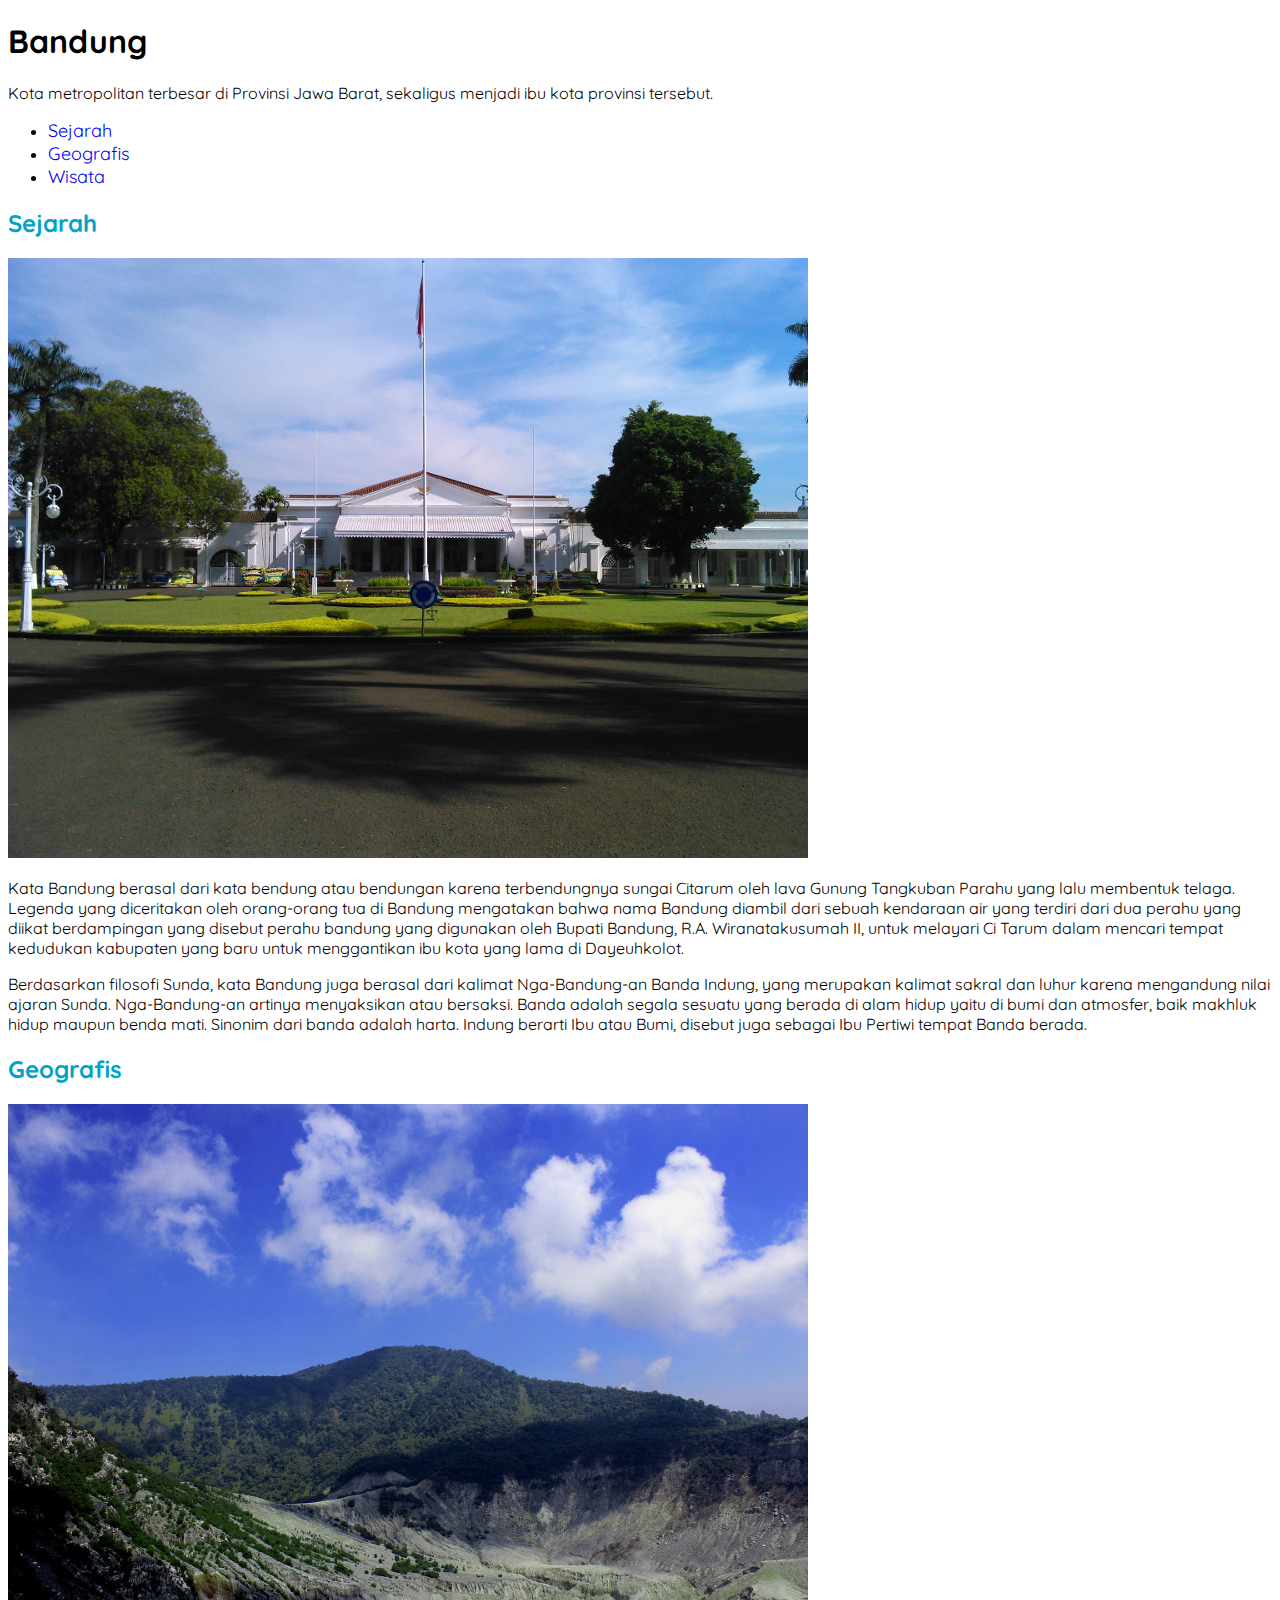
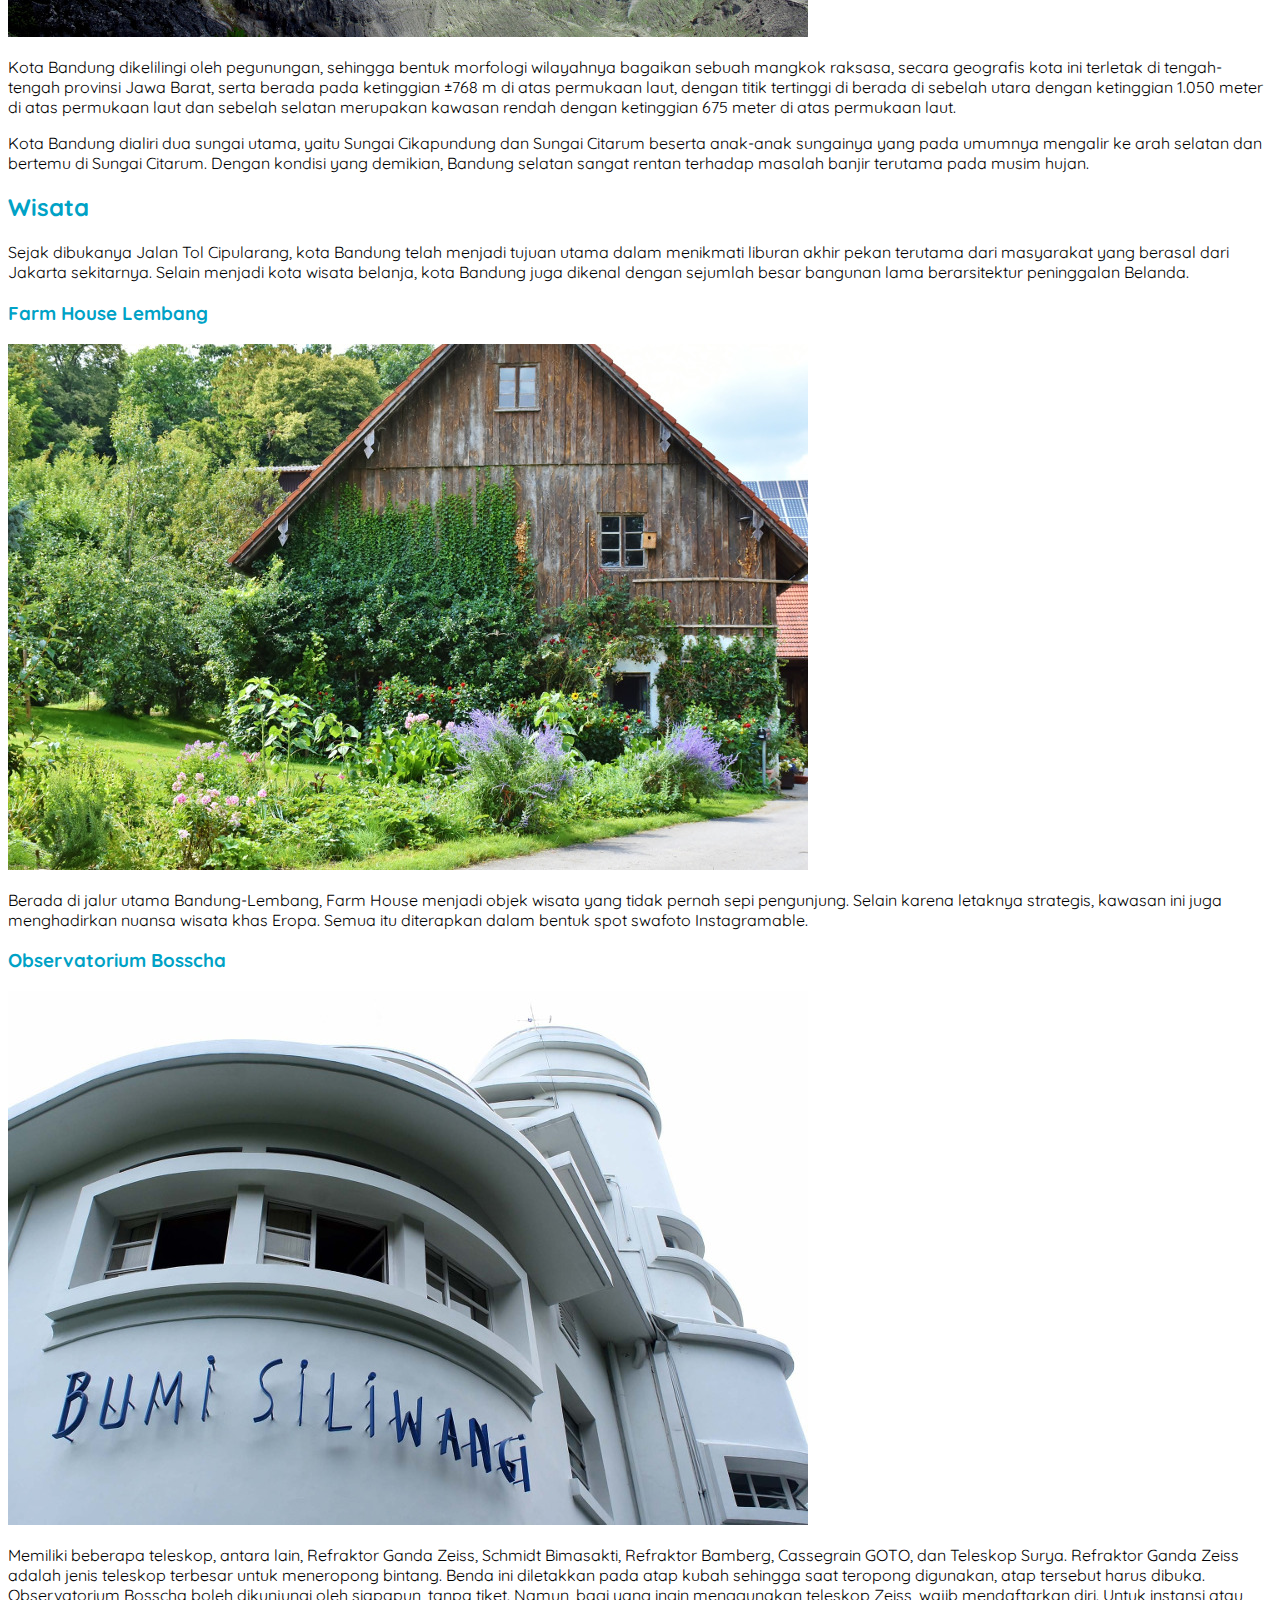
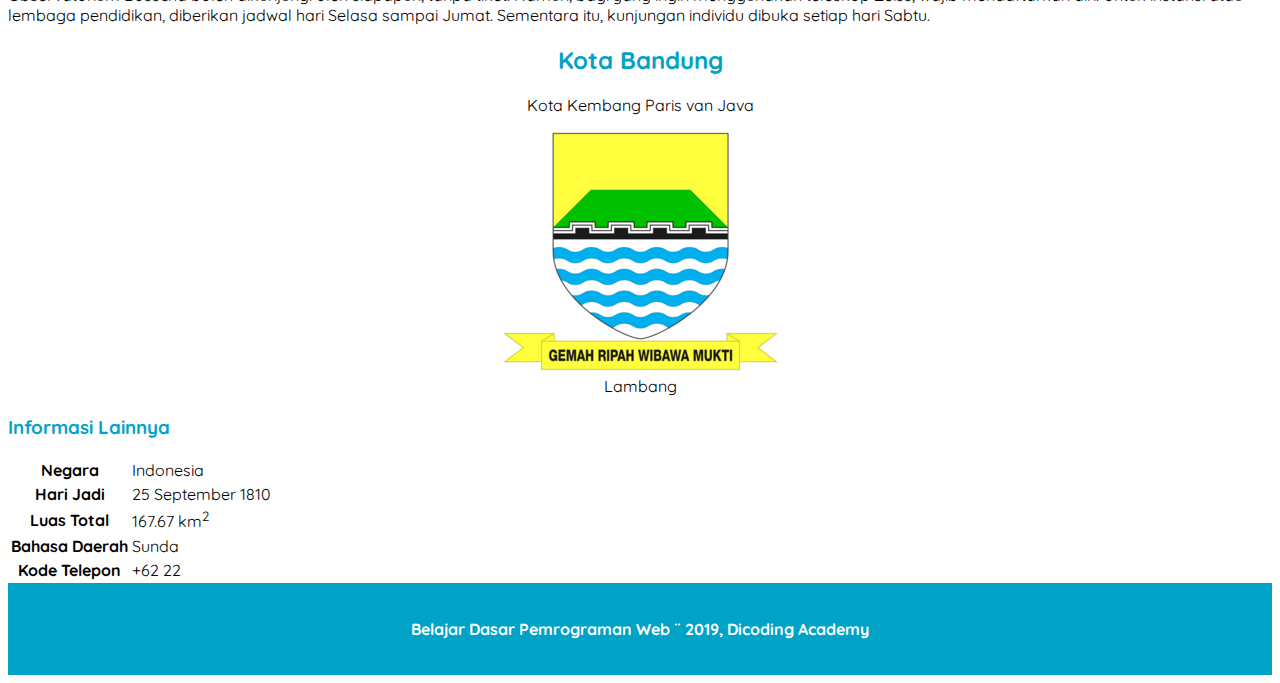
==== halaman-profil-bandung/index.html @ a169ac79 "first commit" ====
<!DOCTYPE html>
<html>
  <head>
    <meta charset="utf-8" />
    <title>Halaman Profil Bandung</title>
    <link rel="stylesheet" href="assets/styles/style.css">

    <!-- google fonts -->
    <link rel="preconnect" href="https://fonts.googleapis.com">
    <link rel="preconnect" href="https://fonts.gstatic.com" crossorigin>
    <link href="https://fonts.googleapis.com/css2?family=Quicksand:wght@400;700&display=swap" rel="stylesheet">
  </head>

  <body>
    <header>
      <h1>Bandung</h1>
      <p>
        Kota metropolitan terbesar di Provinsi Jawa Barat, sekaligus menjadi ibu
        kota provinsi tersebut.
      </p>
      <nav>
        <ul>
          <li>
            <a href="#sejarah">Sejarah</a>
          </li>
          <li>
            <a href="#geografis">Geografis</a>
          </li>
          <li>
            <a href="#wisata">Wisata</a>
          </li>
        </ul>
      </nav>
    </header>

    <main>
      <div id="content">
        <article id="sejarah">
          <h2>Sejarah</h2>
          <img src="assets/image/history.jpg" alt="sejarah" />
          <p>
            Kata Bandung berasal dari kata bendung atau bendungan karena
            terbendungnya sungai Citarum oleh lava Gunung Tangkuban Parahu yang
            lalu membentuk telaga. Legenda yang diceritakan oleh orang-orang tua
            di Bandung mengatakan bahwa nama Bandung diambil dari sebuah
            kendaraan air yang terdiri dari dua perahu yang diikat berdampingan
            yang disebut perahu bandung yang digunakan oleh Bupati Bandung, R.A.
            Wiranatakusumah II, untuk melayari Ci Tarum dalam mencari tempat
            kedudukan kabupaten yang baru untuk menggantikan ibu kota yang lama
            di Dayeuhkolot.
          </p>

          <p>
            Berdasarkan filosofi Sunda, kata Bandung juga berasal dari kalimat
            Nga-Bandung-an Banda Indung, yang merupakan kalimat sakral dan luhur
            karena mengandung nilai ajaran Sunda. Nga-Bandung-an artinya
            menyaksikan atau bersaksi. Banda adalah segala sesuatu yang berada
            di alam hidup yaitu di bumi dan atmosfer, baik makhluk hidup maupun
            benda mati. Sinonim dari banda adalah harta. Indung berarti Ibu atau
            Bumi, disebut juga sebagai Ibu Pertiwi tempat Banda berada.
          </p>
        </article>
        <article id="geografis">
          <h2>Geografis</h2>
          <img src="assets/image/geografis.jpg" alt="geografis" />
          <p>
            Kota Bandung dikelilingi oleh pegunungan, sehingga bentuk morfologi
            wilayahnya bagaikan sebuah mangkok raksasa, secara geografis kota
            ini terletak di tengah-tengah provinsi Jawa Barat, serta berada pada
            ketinggian ±768 m di atas permukaan laut, dengan titik tertinggi di
            berada di sebelah utara dengan ketinggian 1.050 meter di atas
            permukaan laut dan sebelah selatan merupakan kawasan rendah dengan
            ketinggian 675 meter di atas permukaan laut.
          </p>

          <p>
            Kota Bandung dialiri dua sungai utama, yaitu Sungai Cikapundung dan
            Sungai Citarum beserta anak-anak sungainya yang pada umumnya
            mengalir ke arah selatan dan bertemu di Sungai Citarum. Dengan
            kondisi yang demikian, Bandung selatan sangat rentan terhadap
            masalah banjir terutama pada musim hujan.
          </p>
        </article>
        <article id="wisata">
          <h2>Wisata</h2>
          <p>
            Sejak dibukanya Jalan Tol Cipularang, kota Bandung telah menjadi
            tujuan utama dalam menikmati liburan akhir pekan terutama dari
            masyarakat yang berasal dari Jakarta sekitarnya. Selain menjadi kota
            wisata belanja, kota Bandung juga dikenal dengan sejumlah besar
            bangunan lama berarsitektur peninggalan Belanda.
          </p>
          <section>
            <h3>Farm House Lembang</h3>
            <img src="assets/image/farm-house.jpg" alt="farm-house" />
            <p>
              Berada di jalur utama Bandung-Lembang, Farm House menjadi objek
              wisata yang tidak pernah sepi pengunjung. Selain karena letaknya
              strategis, kawasan ini juga menghadirkan nuansa wisata khas Eropa.
              Semua itu diterapkan dalam bentuk spot swafoto Instagramable.
            </p>
          </section>
          <section>
            <h3>Observatorium Bosscha</h3>
            <img src="assets/image/bosscha.jpg" alt="bosscha" />
            <p>
              Memiliki beberapa teleskop, antara lain, Refraktor Ganda Zeiss,
              Schmidt Bimasakti, Refraktor Bamberg, Cassegrain GOTO, dan
              Teleskop Surya. Refraktor Ganda Zeiss adalah jenis teleskop
              terbesar untuk meneropong bintang. Benda ini diletakkan pada atap
              kubah sehingga saat teropong digunakan, atap tersebut harus
              dibuka. Observatorium Bosscha boleh dikunjungi oleh siapapun,
              tanpa tiket. Namun, bagi yang ingin menggunakan teleskop Zeiss,
              wajib mendaftarkan diri. Untuk instansi atau lembaga pendidikan,
              diberikan jadwal hari Selasa sampai Jumat. Sementara itu,
              kunjungan individu dibuka setiap hari Sabtu.
            </p>
          </section>
        </article>
      </div>

      <aside>
        <article class="profile">
          <header>
            <h2>Kota Bandung</h2>
            <p>Kota Kembang Paris van Java</p>
            <figure>
              <img src="assets/image/Bandung-badge.png" alt="" />
              <figcaption>Lambang</figcaption>
            </figure>
          </header>
          <section>
            <h3>Informasi Lainnya</h3>

            <table>
              <tr>
                <th>Negara</th>
                <td>Indonesia</td>
              </tr>

              <tr>
                <th>Hari Jadi</th>
                <td>25 September 1810</td>
              </tr>

              <tr>
                <th>Luas Total</th>
                <td>167.67 km<sup>2</sup></td>
              </tr>

              <tr>
                <th>Bahasa Daerah</th>
                <td>Sunda</td>
              </tr>

              <tr>
                <th>Kode Telepon</th>
                <td>+62 22</td>
              </tr>
            </table>
          </section>
        </article>
      </aside>
    </main>
    <footer>
      <p>Belajar Dasar Pemrograman Web &#168; 2019, Dicoding Academy</p>
    </footer>
  </body>
</html>
---- halaman-profil-bandung/assets/styles/style.css ----
@import url("https://fonts.googleapis.com/css2?family=Quicksand:wght@400;700&display=swap");

body {
  font-family: "Quicksand", sans-serif;
}

h2,
h3 {
  color: #00a2c6;
}

footer {
  padding: 20px;
  color: white;
  background-color: #00a2c6;
  text-align: center;
  font-weight: bold;
}

nav a {
  font-size: 18px;
  font-weight: 400;
  text-decoration: none;
}

nav a:hover {
  font-weight: bold;
}

.profile header{
  text-align: center;
}
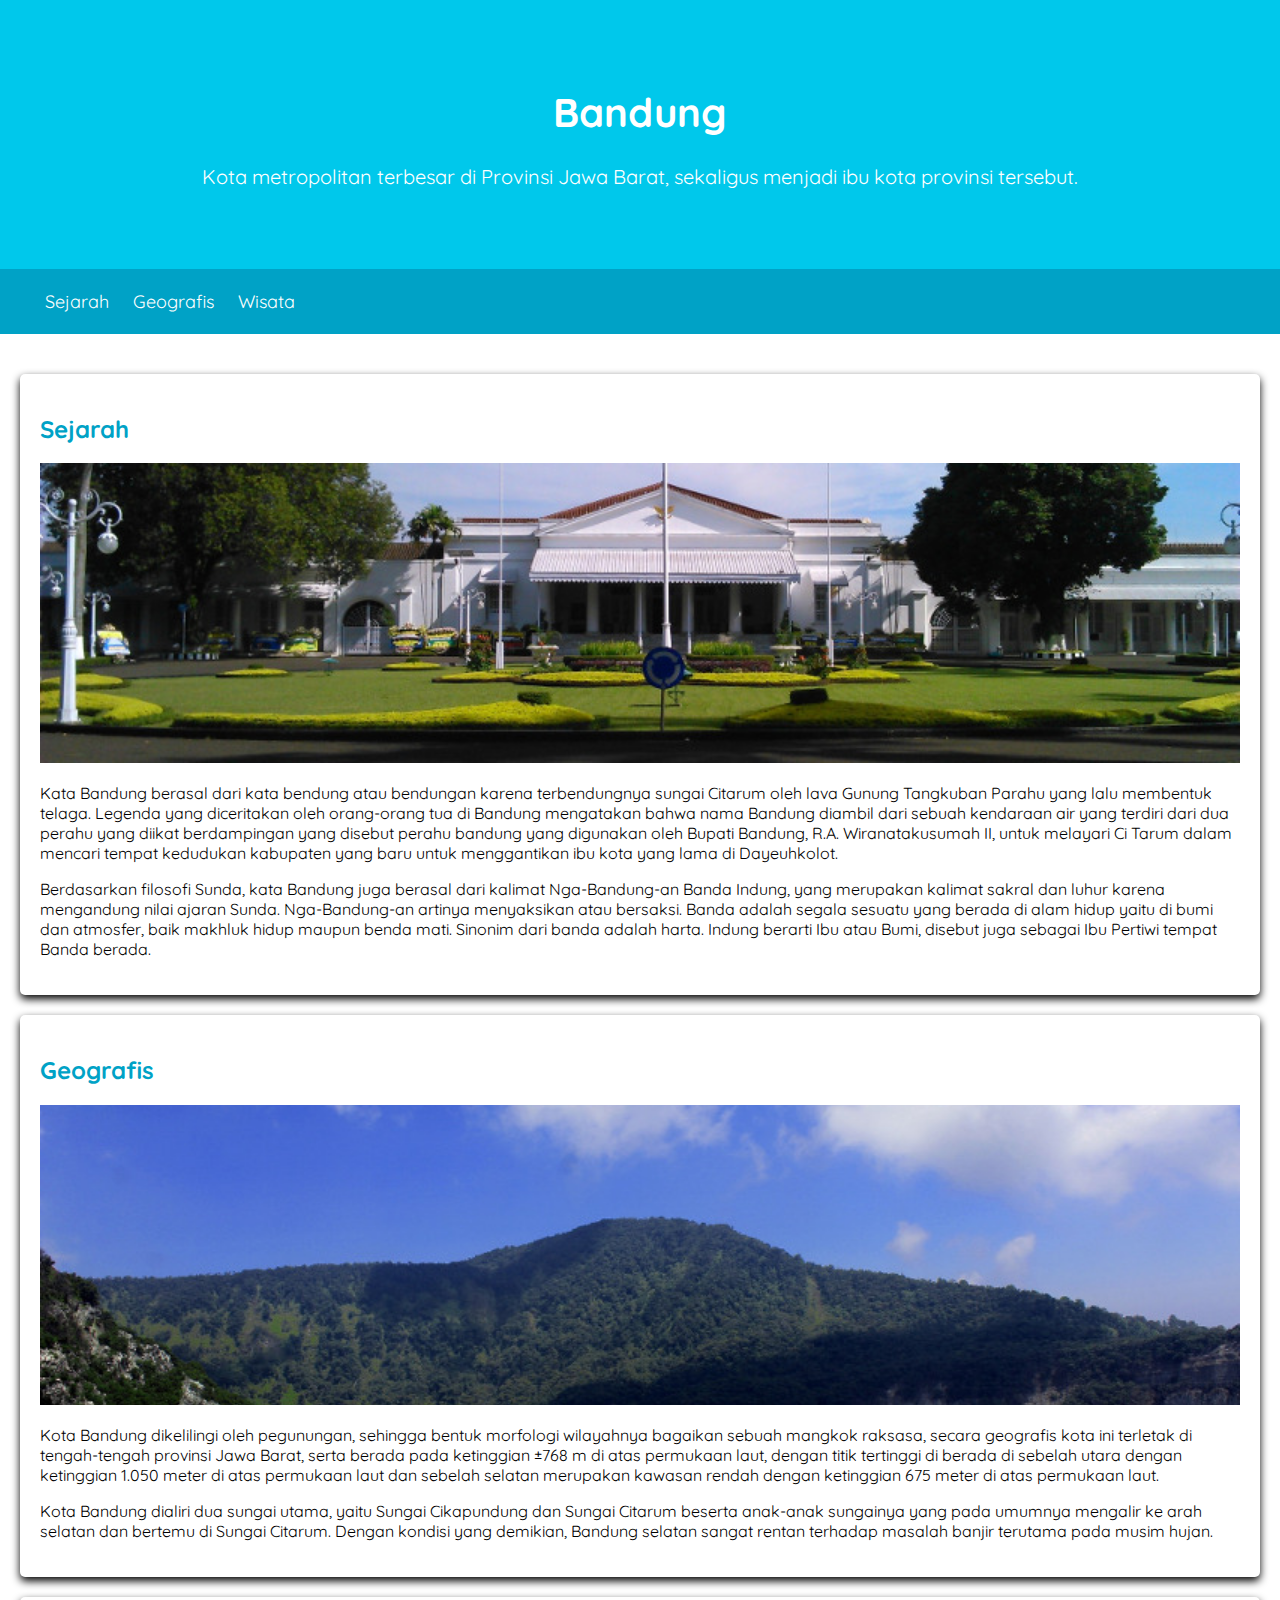
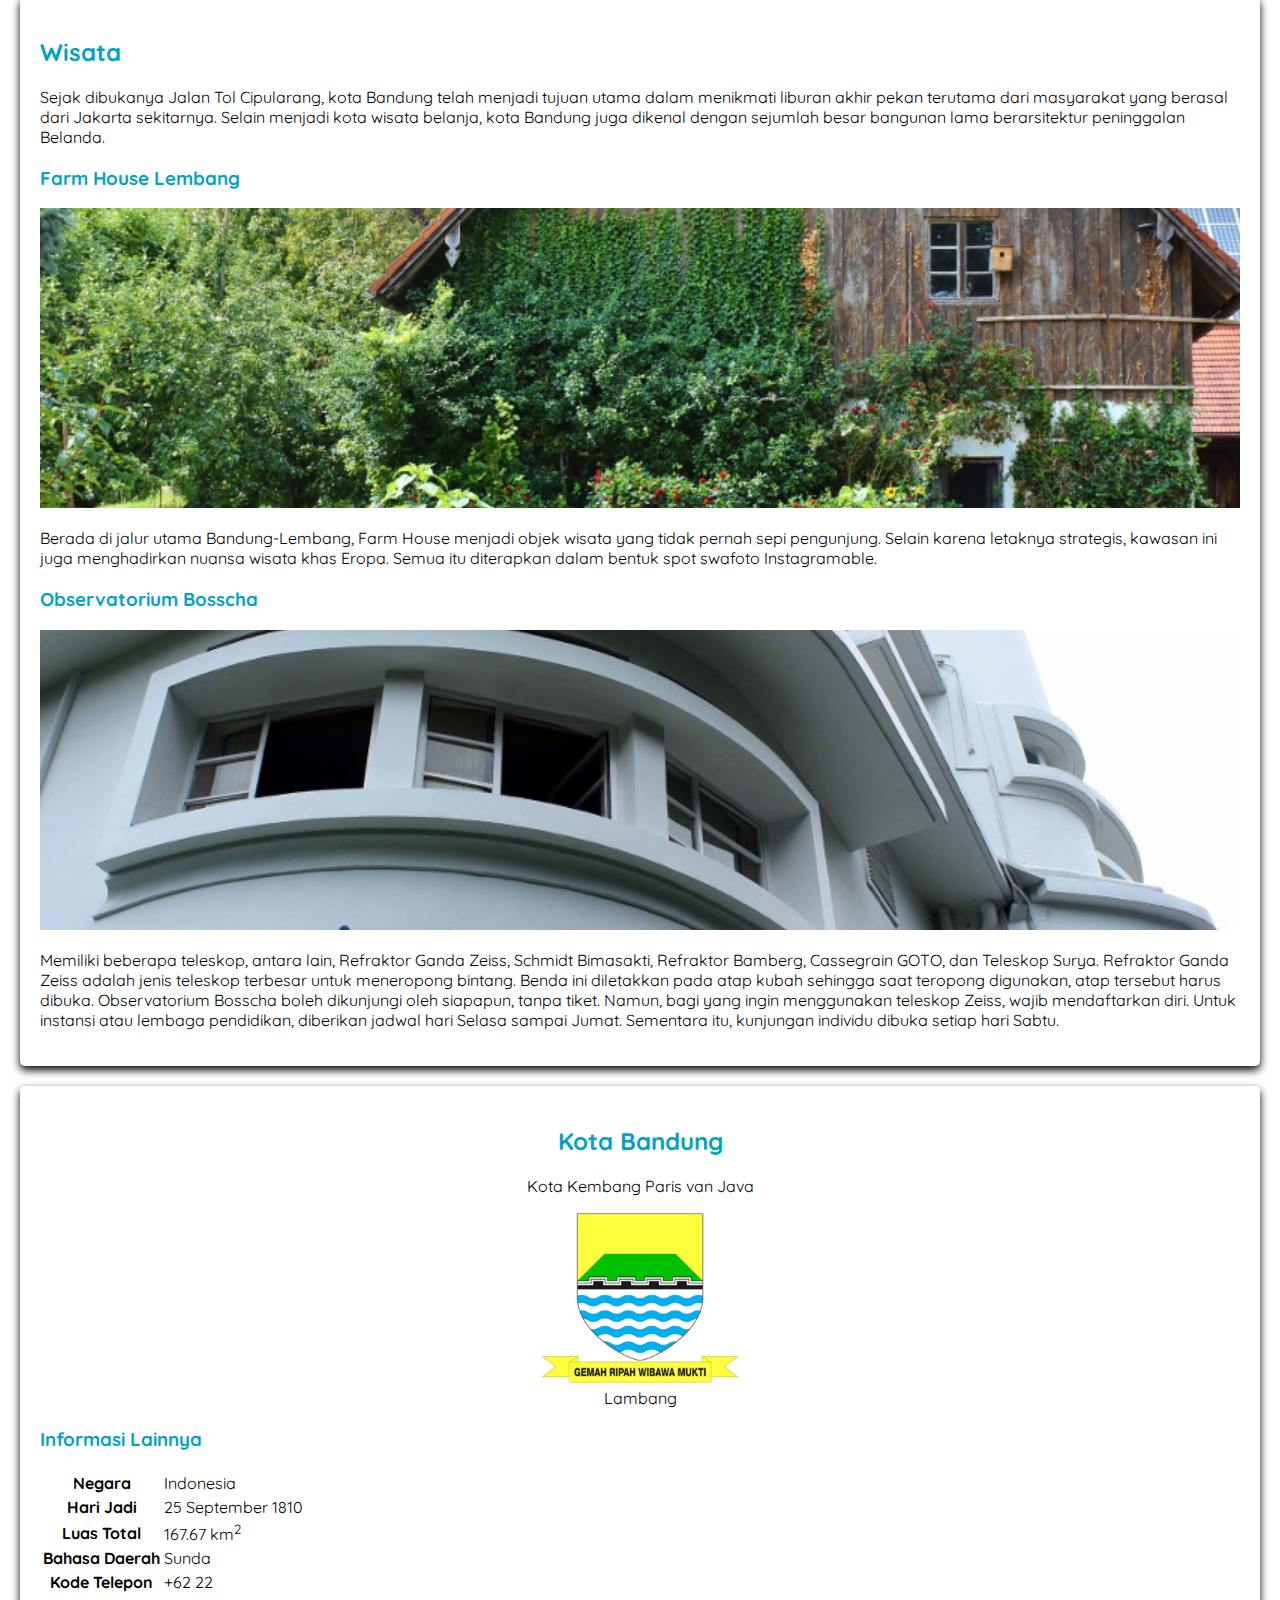
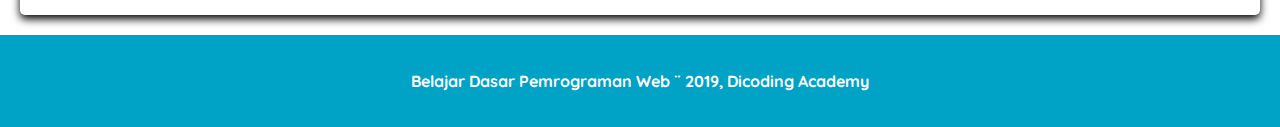
==== commit aaea5246: "css sytle" ====
--- a/halaman-profil-bandung/index.html
+++ b/halaman-profil-bandung/index.html
@@ -3,21 +3,26 @@
   <head>
     <meta charset="utf-8" />
     <title>Halaman Profil Bandung</title>
-    <link rel="stylesheet" href="assets/styles/style.css">
+    <link rel="stylesheet" href="assets/styles/style.css" />
 
     <!-- google fonts -->
-    <link rel="preconnect" href="https://fonts.googleapis.com">
-    <link rel="preconnect" href="https://fonts.gstatic.com" crossorigin>
-    <link href="https://fonts.googleapis.com/css2?family=Quicksand:wght@400;700&display=swap" rel="stylesheet">
+    <link rel="preconnect" href="https://fonts.googleapis.com" />
+    <link rel="preconnect" href="https://fonts.gstatic.com" crossorigin />
+    <link
+      href="https://fonts.googleapis.com/css2?family=Quicksand:wght@400;700&display=swap"
+      rel="stylesheet"
+    />
   </head>
 
   <body>
     <header>
-      <h1>Bandung</h1>
-      <p>
-        Kota metropolitan terbesar di Provinsi Jawa Barat, sekaligus menjadi ibu
-        kota provinsi tersebut.
-      </p>
+      <div class="jumbotron">
+        <h1>Bandung</h1>
+        <p>
+          Kota metropolitan terbesar di Provinsi Jawa Barat, sekaligus menjadi
+          ibu kota provinsi tersebut.
+        </p>
+      </div>
       <nav>
         <ul>
           <li>
@@ -35,9 +40,13 @@
 
     <main>
       <div id="content">
-        <article id="sejarah">
+        <article id="sejarah" class="card">
           <h2>Sejarah</h2>
-          <img src="assets/image/history.jpg" alt="sejarah" />
+          <img
+            src="assets/image/history.jpg"
+            alt="sejarah"
+            class="featured-image"
+          />
           <p>
             Kata Bandung berasal dari kata bendung atau bendungan karena
             terbendungnya sungai Citarum oleh lava Gunung Tangkuban Parahu yang
@@ -60,9 +69,13 @@
             Bumi, disebut juga sebagai Ibu Pertiwi tempat Banda berada.
           </p>
         </article>
-        <article id="geografis">
+        <article id="geografis" class="card">
           <h2>Geografis</h2>
-          <img src="assets/image/geografis.jpg" alt="geografis" />
+          <img
+            src="assets/image/geografis.jpg"
+            alt="geografis"
+            class="featured-image"
+          />
           <p>
             Kota Bandung dikelilingi oleh pegunungan, sehingga bentuk morfologi
             wilayahnya bagaikan sebuah mangkok raksasa, secara geografis kota
@@ -81,7 +94,7 @@
             masalah banjir terutama pada musim hujan.
           </p>
         </article>
-        <article id="wisata">
+        <article id="wisata" class="card">
           <h2>Wisata</h2>
           <p>
             Sejak dibukanya Jalan Tol Cipularang, kota Bandung telah menjadi
@@ -92,7 +105,11 @@
           </p>
           <section>
             <h3>Farm House Lembang</h3>
-            <img src="assets/image/farm-house.jpg" alt="farm-house" />
+            <img
+              src="assets/image/farm-house.jpg"
+              alt="farm-house"
+              class="featured-image"
+            />
             <p>
               Berada di jalur utama Bandung-Lembang, Farm House menjadi objek
               wisata yang tidak pernah sepi pengunjung. Selain karena letaknya
@@ -102,7 +119,11 @@
           </section>
           <section>
             <h3>Observatorium Bosscha</h3>
-            <img src="assets/image/bosscha.jpg" alt="bosscha" />
+            <img
+              src="assets/image/bosscha.jpg"
+              alt="bosscha"
+              class="featured-image"
+            />
             <p>
               Memiliki beberapa teleskop, antara lain, Refraktor Ganda Zeiss,
               Schmidt Bimasakti, Refraktor Bamberg, Cassegrain GOTO, dan
@@ -120,7 +141,7 @@
       </div>
 
       <aside>
-        <article class="profile">
+        <article class="profile card">
           <header>
             <h2>Kota Bandung</h2>
             <p>Kota Kembang Paris van Java</p>
--- a/halaman-profil-bandung/assets/styles/style.css
+++ b/halaman-profil-bandung/assets/styles/style.css
@@ -2,6 +2,8 @@
 
 body {
   font-family: "Quicksand", sans-serif;
+  margin: 0;
+  padding: 0;
 }
 
 h2,
@@ -21,6 +23,8 @@
   font-size: 18px;
   font-weight: 400;
   text-decoration: none;
+
+  color: white;
 }
 
 nav a:hover {
@@ -30,3 +34,45 @@
 .profile header{
   text-align: center;
 }
+
+.featured-image{
+  width:100%;
+  max-height: 300px;
+  object-fit: cover;
+  object-position: center;
+}
+
+.profile img{
+  width:200px;
+}
+
+.card{
+  box-shadow: 0 4px 8px 0 rgba(0, 0, 0, 2);
+  border-radius: 5px;
+
+  padding: 20px;
+  margin-top: 20px;
+}
+
+.jumbotron {
+  font-size: 20px;
+  padding: 60px;
+  background-color: #00c8eb;
+  text-align: center;
+  color: white;
+}
+
+nav li {
+  display: inline;
+  list-style-type: none;
+  margin-right: 20px;
+}
+
+nav {
+  background-color: #00a2c6;
+  padding: 5px;
+}
+
+main {
+  padding: 20px;
+}
